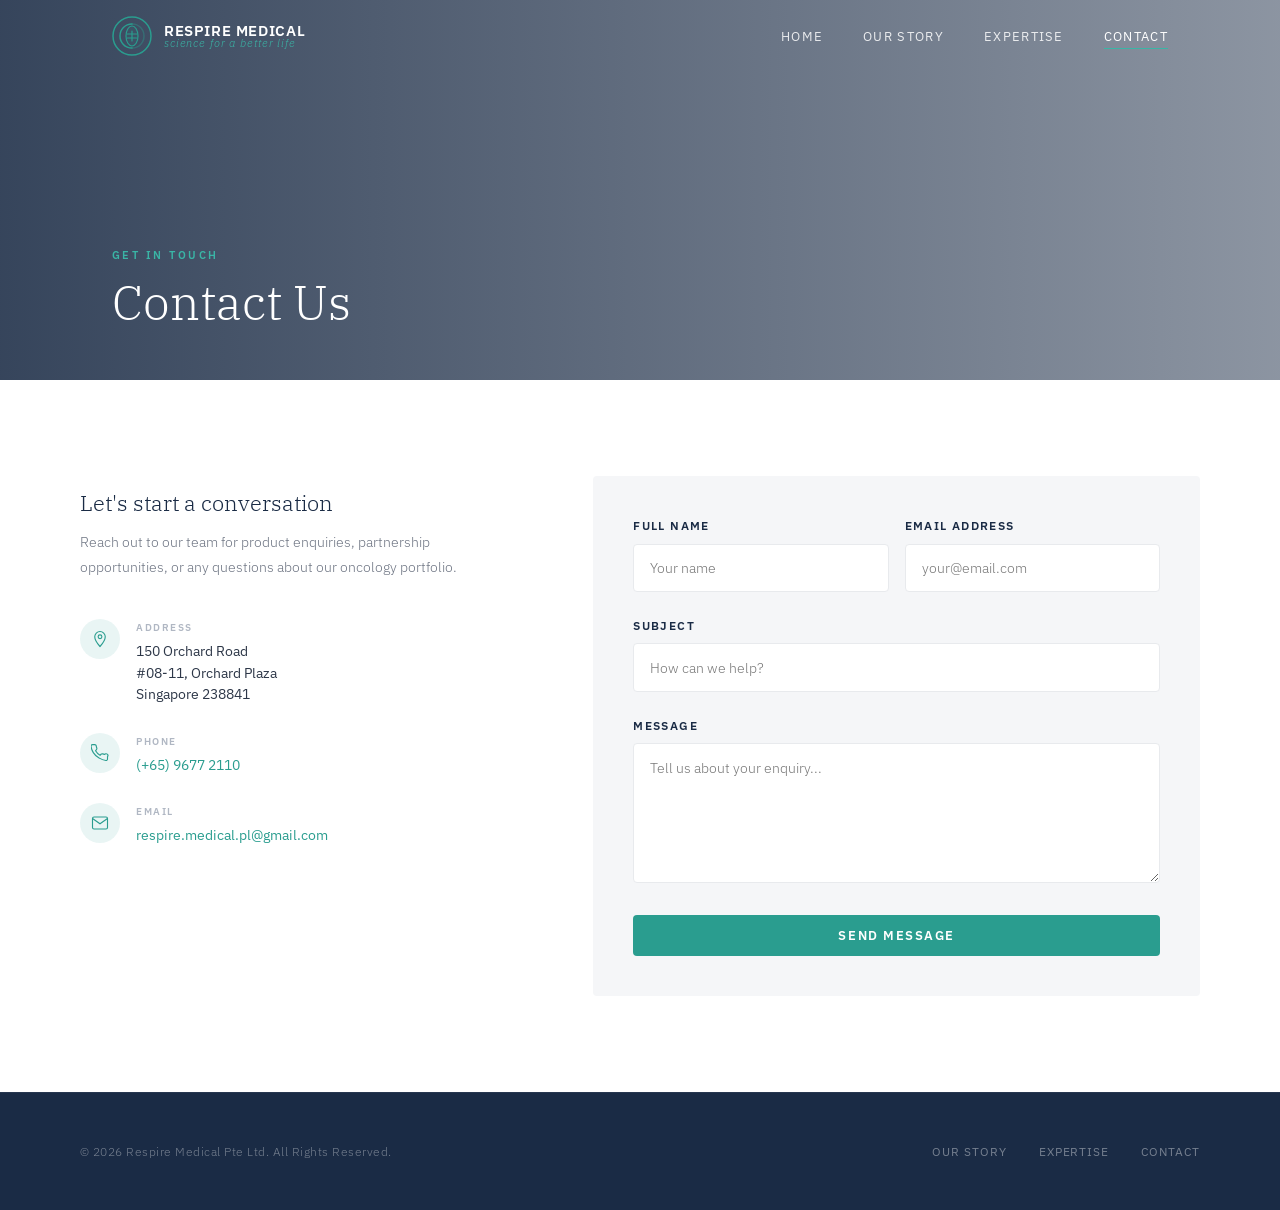
==== contact.html @ 8c02eb2b "add website files" ====
<!DOCTYPE html>
<html lang="en">
<head>
  <meta charset="UTF-8" />
  <meta name="viewport" content="width=device-width, initial-scale=1.0" />
  <meta name="description" content="Contact Respire Medical — get in touch with our Singapore team for oncology product enquiries." />
  <title>Contact | Respire Medical</title>
  <link rel="stylesheet" href="css/style.css" />
</head>
<body>

  <!-- ── Navigation ── -->
  <nav class="nav" aria-label="Main navigation">
    <div class="nav__inner">
      <a href="index.html" class="nav__logo" aria-label="Respire Medical home">
        <svg class="nav__logo-icon" viewBox="0 0 40 40" fill="none" xmlns="http://www.w3.org/2000/svg" aria-hidden="true">
          <circle cx="20" cy="20" r="19" stroke="#2A9D8F" stroke-width="1.5"/>
          <path d="M20 8 C13 8 8 13.5 8 20 C8 26.5 13 32 20 32" stroke="#2A9D8F" stroke-width="1.5" stroke-linecap="round" fill="none"/>
          <path d="M20 8 C27 8 32 13.5 32 20 C32 26.5 27 32 20 32" stroke="rgba(42,157,143,0.4)" stroke-width="1.5" stroke-linecap="round" fill="none"/>
          <path d="M14 20 C14 14 17 10 20 10 C23 10 26 14 26 20 C26 26 23 30 20 30 C17 30 14 26 14 20Z" stroke="#2A9D8F" stroke-width="1.2" fill="rgba(42,157,143,0.08)"/>
          <line x1="20" y1="15" x2="20" y2="25" stroke="#2A9D8F" stroke-width="1.2" stroke-linecap="round"/>
          <line x1="15.5" y1="18" x2="24.5" y2="18" stroke="#2A9D8F" stroke-width="1.2" stroke-linecap="round"/>
          <line x1="15.5" y1="22" x2="24.5" y2="22" stroke="#2A9D8F" stroke-width="1.2" stroke-linecap="round"/>
        </svg>
        <div class="nav__logo-text">
          <span class="nav__logo-name">Respire Medical</span>
          <span class="nav__logo-tagline">science for a better life</span>
        </div>
      </a>
      <ul class="nav__links" role="list">
        <li><a href="index.html">Home</a></li>
        <li><a href="our-story.html">Our Story</a></li>
        <li><a href="expertise.html">Expertise</a></li>
        <li><a href="contact.html">Contact</a></li>
      </ul>
      <button class="nav__hamburger" aria-label="Toggle menu" aria-expanded="false">
        <span></span><span></span><span></span>
      </button>
    </div>
  </nav>

  <!-- Mobile Menu -->
  <div class="nav__mobile" role="navigation" aria-label="Mobile navigation">
    <a href="index.html">Home</a>
    <a href="our-story.html">Our Story</a>
    <a href="expertise.html">Expertise</a>
    <a href="contact.html">Contact</a>
  </div>

  <!-- ── Page Hero ── -->
  <header class="page-hero" aria-label="Contact page header">
    <div class="page-hero__bg" style="background-image: url('https://images.unsplash.com/photo-1600880292203-757bb62b4baf?w=1400&q=80&auto=format&fit=crop');"></div>
    <div class="page-hero__overlay"></div>
    <div class="page-hero__content">
      <p class="page-hero__label">Get In Touch</p>
      <h1 class="page-hero__title">Contact Us</h1>
    </div>
  </header>

  <!-- ── Contact Section ── -->
  <section class="section" aria-label="Contact details and form">
    <div class="container">
      <div class="contact-grid">

        <!-- Contact Info -->
        <div class="contact-info reveal">
          <h2 class="contact-info__title">Let's start a conversation</h2>
          <p class="contact-info__sub">Reach out to our team for product enquiries, partnership opportunities, or any questions about our oncology portfolio.</p>

          <div class="contact-detail">
            <div class="contact-detail__icon" aria-hidden="true">
              <svg viewBox="0 0 24 24" fill="none" stroke="currentColor" stroke-width="1.5">
                <path d="M12 2C8.13 2 5 5.13 5 9c0 5.25 7 13 7 13s7-7.75 7-13c0-3.87-3.13-7-7-7z"/>
                <circle cx="12" cy="9" r="2.5"/>
              </svg>
            </div>
            <div>
              <p class="contact-detail__label">Address</p>
              <p class="contact-detail__value">150 Orchard Road<br>#08-11, Orchard Plaza<br>Singapore 238841</p>
            </div>
          </div>

          <div class="contact-detail">
            <div class="contact-detail__icon" aria-hidden="true">
              <svg viewBox="0 0 24 24" fill="none" stroke="currentColor" stroke-width="1.5">
                <path d="M22 16.92v3a2 2 0 01-2.18 2 19.79 19.79 0 01-8.63-3.07A19.5 19.5 0 013.07 11.5a19.79 19.79 0 01-3.07-8.67A2 2 0 012 .84h3a2 2 0 012 1.72 12.84 12.84 0 00.7 2.81 2 2 0 01-.45 2.11L6.09 8.91a16 16 0 006 6l1.27-1.27a2 2 0 012.11-.45 12.84 12.84 0 002.81.7A2 2 0 0122 16.92z"/>
              </svg>
            </div>
            <div>
              <p class="contact-detail__label">Phone</p>
              <p class="contact-detail__value">
                <a href="tel:+6596772110">(+65) 9677 2110</a>
              </p>
            </div>
          </div>

          <div class="contact-detail">
            <div class="contact-detail__icon" aria-hidden="true">
              <svg viewBox="0 0 24 24" fill="none" stroke="currentColor" stroke-width="1.5">
                <path d="M4 4h16c1.1 0 2 .9 2 2v12c0 1.1-.9 2-2 2H4c-1.1 0-2-.9-2-2V6c0-1.1.9-2 2-2z"/>
                <polyline points="22,6 12,13 2,6"/>
              </svg>
            </div>
            <div>
              <p class="contact-detail__label">Email</p>
              <p class="contact-detail__value">
                <a href="mailto:respire.medical.pl@gmail.com">respire.medical.pl@gmail.com</a>
              </p>
            </div>
          </div>
        </div>

        <!-- Contact Form -->
        <div class="contact-form reveal reveal-delay-2">
          <form
            name="contact"
            method="POST"
            data-netlify="true"
            netlify-honeypot="bot-field"
            aria-label="Contact form"
          >
            <input type="hidden" name="form-name" value="contact" />
            <p style="display:none;">
              <label>Don't fill this out: <input name="bot-field" /></label>
            </p>

            <div class="form-row">
              <div class="form-group">
                <label for="name">Full Name</label>
                <input
                  type="text"
                  id="name"
                  name="name"
                  placeholder="Your name"
                  required
                  autocomplete="name"
                />
              </div>
              <div class="form-group">
                <label for="email">Email Address</label>
                <input
                  type="email"
                  id="email"
                  name="email"
                  placeholder="your@email.com"
                  required
                  autocomplete="email"
                />
              </div>
            </div>

            <div class="form-group">
              <label for="subject">Subject</label>
              <input
                type="text"
                id="subject"
                name="subject"
                placeholder="How can we help?"
              />
            </div>

            <div class="form-group">
              <label for="message">Message</label>
              <textarea
                id="message"
                name="message"
                placeholder="Tell us about your enquiry..."
                required
              ></textarea>
            </div>

            <button type="submit" class="btn btn--primary" style="width:100%;">Send Message</button>
          </form>

          <div class="form-success" role="alert" aria-live="polite">
            <svg viewBox="0 0 48 48" fill="none" stroke="currentColor" stroke-width="1.5" aria-hidden="true">
              <circle cx="24" cy="24" r="20"/>
              <path d="M16 24l6 6 10-12"/>
            </svg>
            <p style="font-weight:600; color:var(--navy); margin-bottom:0.5rem;">Message sent successfully!</p>
            <p style="font-size:0.9rem; color:var(--grey-600);">Thank you for reaching out. We'll be in touch shortly.</p>
          </div>
        </div>

      </div>
    </div>
  </section>

  <!-- ── Footer ── -->
  <footer>
    <div class="footer__inner">
      <p class="footer__copy">© 2026 Respire Medical Pte Ltd. All Rights Reserved.</p>
      <nav class="footer__links" aria-label="Footer navigation">
        <a href="our-story.html">Our Story</a>
        <a href="expertise.html">Expertise</a>
        <a href="contact.html">Contact</a>
      </nav>
    </div>
  </footer>

  <script src="js/main.js"></script>
</body>
</html>
---- css/style.css ----
/* ============================================================
   RESPIRE MEDICAL — style.css
   IBM Plex Sans | Light clinical aesthetic
   ============================================================ */

@import url('https://fonts.googleapis.com/css2?family=IBM+Plex+Sans:ital,wght@0,300;0,400;0,600;1,300&family=IBM+Plex+Serif:wght@300;400&display=swap');

/* ── CSS Variables ────────────────────────────────────────── */
:root {
  --navy:       #1A2B45;
  --teal:       #2A9D8F;
  --teal-light: #3AB5A6;
  --white:      #FFFFFF;
  --grey-50:    #F5F6F8;
  --grey-100:   #E8EAED;
  --grey-300:   #B0B7C3;
  --grey-600:   #6B7280;
  --grey-800:   #2D3748;
  --font-main:  'IBM Plex Sans', sans-serif;
  --font-serif: 'IBM Plex Serif', serif;
  --shadow-sm:  0 1px 3px rgba(0,0,0,0.08);
  --shadow-md:  0 4px 16px rgba(0,0,0,0.10);
  --shadow-lg:  0 8px 32px rgba(0,0,0,0.14);
  --radius:     4px;
  --transition: 0.3s ease;
  --max-width:  1120px;
}

/* ── Reset ────────────────────────────────────────────────── */
*, *::before, *::after { box-sizing: border-box; margin: 0; padding: 0; }
html { scroll-behavior: smooth; font-size: 16px; }
body {
  font-family: var(--font-main);
  font-weight: 400;
  color: var(--grey-800);
  background: var(--white);
  line-height: 1.7;
  -webkit-font-smoothing: antialiased;
}
img { max-width: 100%; display: block; }
a { text-decoration: none; color: inherit; }
ul { list-style: none; }

/* ── Navigation ───────────────────────────────────────────── */
.nav {
  position: fixed;
  top: 0; left: 0; right: 0;
  z-index: 1000;
  background: transparent;
  transition: background var(--transition), box-shadow var(--transition);
  height: 72px;
}
.nav.scrolled {
  background: var(--white);
  box-shadow: var(--shadow-sm);
}
.nav__inner {
  max-width: var(--max-width);
  margin: 0 auto;
  padding: 0 2rem;
  height: 100%;
  display: flex;
  align-items: center;
  justify-content: space-between;
}
.nav__logo {
  display: flex;
  align-items: center;
  gap: 0.75rem;
  text-decoration: none;
}
.nav__logo-icon {
  width: 40px;
  height: 40px;
  flex-shrink: 0;
}
.nav__logo-text {
  display: flex;
  flex-direction: column;
  line-height: 1.1;
}
.nav__logo-name {
  font-size: 0.95rem;
  font-weight: 600;
  color: var(--white);
  letter-spacing: 0.04em;
  text-transform: uppercase;
  transition: color var(--transition);
}
.nav__logo-tagline {
  font-size: 0.68rem;
  font-weight: 300;
  color: var(--teal-light);
  letter-spacing: 0.08em;
  font-style: italic;
  transition: color var(--transition);
}
.nav.scrolled .nav__logo-name  { color: var(--navy); }
.nav.scrolled .nav__logo-tagline { color: var(--teal); }

.nav__links {
  display: flex;
  gap: 2.5rem;
  align-items: center;
}
.nav__links a {
  font-size: 0.82rem;
  font-weight: 400;
  letter-spacing: 0.1em;
  text-transform: uppercase;
  color: rgba(255,255,255,0.85);
  position: relative;
  padding-bottom: 4px;
  transition: color var(--transition);
}
.nav__links a::after {
  content: '';
  position: absolute;
  bottom: 0; left: 0;
  width: 0; height: 1px;
  background: var(--teal-light);
  transition: width var(--transition);
}
.nav__links a:hover,
.nav__links a.active { color: var(--white); }
.nav__links a:hover::after,
.nav__links a.active::after { width: 100%; }

.nav.scrolled .nav__links a { color: var(--grey-600); }
.nav.scrolled .nav__links a:hover,
.nav.scrolled .nav__links a.active { color: var(--navy); }
.nav.scrolled .nav__links a::after { background: var(--teal); }

/* Hamburger */
.nav__hamburger {
  display: none;
  flex-direction: column;
  gap: 5px;
  background: none;
  border: none;
  cursor: pointer;
  padding: 4px;
}
.nav__hamburger span {
  display: block;
  width: 24px; height: 2px;
  background: var(--white);
  border-radius: 2px;
  transition: all var(--transition);
}
.nav.scrolled .nav__hamburger span { background: var(--navy); }
.nav__hamburger.open span:nth-child(1) { transform: translateY(7px) rotate(45deg); }
.nav__hamburger.open span:nth-child(2) { opacity: 0; }
.nav__hamburger.open span:nth-child(3) { transform: translateY(-7px) rotate(-45deg); }

/* Mobile menu */
.nav__mobile {
  display: none;
  position: fixed;
  top: 72px; left: 0; right: 0;
  background: var(--white);
  box-shadow: var(--shadow-md);
  padding: 1.5rem 2rem;
  flex-direction: column;
  gap: 1.25rem;
  z-index: 999;
}
.nav__mobile.open { display: flex; }
.nav__mobile a {
  font-size: 0.9rem;
  font-weight: 400;
  letter-spacing: 0.08em;
  text-transform: uppercase;
  color: var(--navy);
  padding-bottom: 0.75rem;
  border-bottom: 1px solid var(--grey-100);
}
.nav__mobile a:last-child { border-bottom: none; }

/* ── Hero ─────────────────────────────────────────────────── */
.hero {
  position: relative;
  height: 100vh;
  min-height: 600px;
  display: flex;
  align-items: center;
  justify-content: center;
  overflow: hidden;
}
.hero__bg {
  position: absolute;
  inset: 0;
  background-size: cover;
  background-position: center;
  transform: scale(1.05);
  transition: transform 8s ease;
}
.hero__bg.loaded { transform: scale(1); }
.hero__overlay {
  position: absolute;
  inset: 0;
  background: linear-gradient(
    135deg,
    rgba(26, 43, 69, 0.82) 0%,
    rgba(26, 43, 69, 0.60) 50%,
    rgba(42, 157, 143, 0.35) 100%
  );
}
.hero__content {
  position: relative;
  z-index: 2;
  text-align: center;
  padding: 0 1.5rem;
  max-width: 760px;
}
.hero__eyebrow {
  font-size: 0.75rem;
  font-weight: 400;
  letter-spacing: 0.25em;
  text-transform: uppercase;
  color: var(--teal-light);
  margin-bottom: 1.25rem;
  opacity: 0;
  transform: translateY(20px);
  animation: fadeUp 0.8s ease 0.3s forwards;
}
.hero__title {
  font-family: var(--font-serif);
  font-size: clamp(2.2rem, 5vw, 3.8rem);
  font-weight: 300;
  color: var(--white);
  line-height: 1.2;
  letter-spacing: -0.01em;
  margin-bottom: 1.5rem;
  opacity: 0;
  transform: translateY(20px);
  animation: fadeUp 0.8s ease 0.5s forwards;
}
.hero__title em {
  font-style: italic;
  color: var(--teal-light);
}
.hero__sub {
  font-size: 1rem;
  font-weight: 300;
  color: rgba(255,255,255,0.80);
  letter-spacing: 0.05em;
  margin-bottom: 2.5rem;
  opacity: 0;
  transform: translateY(20px);
  animation: fadeUp 0.8s ease 0.7s forwards;
}
.hero__cta {
  display: inline-flex;
  gap: 1rem;
  flex-wrap: wrap;
  justify-content: center;
  opacity: 0;
  transform: translateY(20px);
  animation: fadeUp 0.8s ease 0.9s forwards;
}
.hero__scroll {
  position: absolute;
  bottom: 2rem;
  left: 50%;
  transform: translateX(-50%);
  z-index: 2;
  display: flex;
  flex-direction: column;
  align-items: center;
  gap: 0.5rem;
  color: rgba(255,255,255,0.5);
  font-size: 0.65rem;
  letter-spacing: 0.15em;
  text-transform: uppercase;
  animation: bounce 2s ease infinite;
}
.hero__scroll svg { width: 20px; height: 20px; }

/* ── Buttons ──────────────────────────────────────────────── */
.btn {
  display: inline-block;
  padding: 0.75rem 2rem;
  font-family: var(--font-main);
  font-size: 0.8rem;
  font-weight: 600;
  letter-spacing: 0.12em;
  text-transform: uppercase;
  border-radius: var(--radius);
  cursor: pointer;
  transition: all var(--transition);
  border: none;
}
.btn--primary {
  background: var(--teal);
  color: var(--white);
}
.btn--primary:hover {
  background: var(--teal-light);
  transform: translateY(-2px);
  box-shadow: 0 6px 20px rgba(42,157,143,0.35);
}
.btn--outline {
  background: transparent;
  color: var(--white);
  border: 1px solid rgba(255,255,255,0.5);
}
.btn--outline:hover {
  border-color: var(--white);
  background: rgba(255,255,255,0.1);
  transform: translateY(-2px);
}
.btn--dark {
  background: var(--navy);
  color: var(--white);
}
.btn--dark:hover {
  background: #243c5e;
  transform: translateY(-2px);
  box-shadow: var(--shadow-md);
}

/* ── Section Shared ───────────────────────────────────────── */
.section {
  padding: 6rem 2rem;
}
.section--grey { background: var(--grey-50); }
.section--navy {
  background: var(--navy);
  color: var(--white);
}
.container {
  max-width: var(--max-width);
  margin: 0 auto;
}
.section__label {
  font-size: 0.7rem;
  font-weight: 600;
  letter-spacing: 0.22em;
  text-transform: uppercase;
  color: var(--teal);
  margin-bottom: 0.75rem;
}
.section--navy .section__label { color: var(--teal-light); }
.section__title {
  font-family: var(--font-serif);
  font-size: clamp(1.6rem, 3vw, 2.4rem);
  font-weight: 300;
  color: var(--navy);
  line-height: 1.25;
  margin-bottom: 1.25rem;
}
.section--navy .section__title { color: var(--white); }
.section__body {
  font-size: 1rem;
  font-weight: 300;
  color: var(--grey-600);
  max-width: 560px;
  line-height: 1.8;
}
.section--navy .section__body { color: rgba(255,255,255,0.7); }

/* ── Home: Cards ──────────────────────────────────────────── */
.cards {
  display: grid;
  grid-template-columns: 1fr 1fr;
  gap: 2px;
  margin-top: 0;
}
.card {
  position: relative;
  overflow: hidden;
  aspect-ratio: 4/3;
  cursor: pointer;
}
.card__img {
  width: 100%;
  height: 100%;
  object-fit: cover;
  transition: transform 0.6s ease;
}
.card:hover .card__img { transform: scale(1.05); }
.card__overlay {
  position: absolute;
  inset: 0;
  background: linear-gradient(to top, rgba(26,43,69,0.85) 0%, rgba(26,43,69,0.2) 60%, transparent 100%);
  display: flex;
  flex-direction: column;
  justify-content: flex-end;
  padding: 2rem;
  transition: background var(--transition);
}
.card:hover .card__overlay {
  background: linear-gradient(to top, rgba(26,43,69,0.92) 0%, rgba(26,43,69,0.4) 60%, rgba(42,157,143,0.1) 100%);
}
.card__label {
  font-size: 0.65rem;
  font-weight: 600;
  letter-spacing: 0.2em;
  text-transform: uppercase;
  color: var(--teal-light);
  margin-bottom: 0.4rem;
}
.card__title {
  font-family: var(--font-serif);
  font-size: 1.5rem;
  font-weight: 300;
  color: var(--white);
  margin-bottom: 1rem;
}
.card__arrow {
  display: inline-flex;
  align-items: center;
  gap: 0.5rem;
  font-size: 0.75rem;
  font-weight: 600;
  letter-spacing: 0.1em;
  text-transform: uppercase;
  color: var(--teal-light);
  transform: translateX(-8px);
  opacity: 0;
  transition: all var(--transition);
}
.card__arrow svg { width: 16px; height: 16px; }
.card:hover .card__arrow { transform: translateX(0); opacity: 1; }

/* ── Home: Contact Strip ──────────────────────────────────── */
.contact-strip {
  background: var(--navy);
  padding: 4rem 2rem;
}
.contact-strip__inner {
  max-width: var(--max-width);
  margin: 0 auto;
  display: flex;
  align-items: center;
  justify-content: space-between;
  gap: 2rem;
  flex-wrap: wrap;
}
.contact-strip__info {
  display: flex;
  gap: 3rem;
  flex-wrap: wrap;
}
.contact-strip__item {
  display: flex;
  flex-direction: column;
  gap: 0.25rem;
}
.contact-strip__item-label {
  font-size: 0.65rem;
  font-weight: 600;
  letter-spacing: 0.18em;
  text-transform: uppercase;
  color: var(--teal-light);
}
.contact-strip__item-value {
  font-size: 0.9rem;
  font-weight: 300;
  color: rgba(255,255,255,0.85);
}
.contact-strip__item-value a {
  color: rgba(255,255,255,0.85);
  transition: color var(--transition);
}
.contact-strip__item-value a:hover { color: var(--teal-light); }

/* ── Page Hero (inner pages) ──────────────────────────────── */
.page-hero {
  position: relative;
  height: 380px;
  display: flex;
  align-items: flex-end;
  overflow: hidden;
}
.page-hero__bg {
  position: absolute;
  inset: 0;
  background-size: cover;
  background-position: center;
}
.page-hero__overlay {
  position: absolute;
  inset: 0;
  background: linear-gradient(
    to right,
    rgba(26,43,69,0.88) 0%,
    rgba(26,43,69,0.50) 100%
  );
}
.page-hero__content {
  position: relative;
  z-index: 2;
  max-width: var(--max-width);
  margin: 0 auto;
  width: 100%;
  padding: 0 2rem 3rem;
}
.page-hero__label {
  font-size: 0.7rem;
  font-weight: 600;
  letter-spacing: 0.22em;
  text-transform: uppercase;
  color: var(--teal-light);
  margin-bottom: 0.6rem;
}
.page-hero__title {
  font-family: var(--font-serif);
  font-size: clamp(2rem, 4vw, 3rem);
  font-weight: 300;
  color: var(--white);
  line-height: 1.2;
}

/* ── Our Story ────────────────────────────────────────────── */
.story-grid {
  display: grid;
  grid-template-columns: 1fr 1fr;
  gap: 5rem;
  align-items: center;
}
.story-img {
  position: relative;
}
.story-img img {
  width: 100%;
  height: 520px;
  object-fit: cover;
  border-radius: var(--radius);
}
.story-img__accent {
  position: absolute;
  bottom: -1.5rem;
  right: -1.5rem;
  width: 60%;
  height: 60%;
  border: 2px solid var(--teal);
  border-radius: var(--radius);
  z-index: -1;
}
.story-text { padding: 1rem 0; }
.story-text p {
  font-size: 1rem;
  font-weight: 300;
  color: var(--grey-600);
  line-height: 1.9;
  margin-bottom: 1.25rem;
}
.story-text p:last-child { margin-bottom: 0; }

/* ── Values Strip ─────────────────────────────────────────── */
.values {
  display: grid;
  grid-template-columns: repeat(3, 1fr);
  gap: 0;
  border-top: 1px solid var(--grey-100);
  border-bottom: 1px solid var(--grey-100);
}
.value {
  padding: 3rem 2rem;
  border-right: 1px solid var(--grey-100);
  text-align: center;
}
.value:last-child { border-right: none; }
.value__icon {
  width: 48px; height: 48px;
  margin: 0 auto 1.25rem;
  color: var(--teal);
}
.value__title {
  font-size: 0.8rem;
  font-weight: 600;
  letter-spacing: 0.1em;
  text-transform: uppercase;
  color: var(--navy);
  margin-bottom: 0.6rem;
}
.value__text {
  font-size: 0.9rem;
  font-weight: 300;
  color: var(--grey-600);
  line-height: 1.7;
}

/* ── Expertise ────────────────────────────────────────────── */
.expertise-intro {
  max-width: 700px;
  margin-bottom: 4rem;
}
.product-grid {
  display: grid;
  grid-template-columns: repeat(2, 1fr);
  gap: 1.5rem;
}
.product-card {
  background: var(--white);
  border: 1px solid var(--grey-100);
  border-radius: var(--radius);
  padding: 2.5rem;
  transition: box-shadow var(--transition), transform var(--transition);
  position: relative;
  overflow: hidden;
}
.product-card::before {
  content: '';
  position: absolute;
  top: 0; left: 0;
  width: 3px; height: 0;
  background: var(--teal);
  transition: height 0.4s ease;
}
.product-card:hover { box-shadow: var(--shadow-md); transform: translateY(-3px); }
.product-card:hover::before { height: 100%; }
.product-card__num {
  font-size: 0.65rem;
  font-weight: 600;
  letter-spacing: 0.2em;
  color: var(--teal);
  margin-bottom: 0.75rem;
}
.product-card__title {
  font-family: var(--font-serif);
  font-size: 1.3rem;
  font-weight: 400;
  color: var(--navy);
  margin-bottom: 1rem;
}
.product-card__desc {
  font-size: 0.9rem;
  font-weight: 300;
  color: var(--grey-600);
  margin-bottom: 1.25rem;
  line-height: 1.7;
}
.product-card__list {
  display: flex;
  flex-wrap: wrap;
  gap: 0.4rem;
}
.product-tag {
  background: var(--grey-50);
  border: 1px solid var(--grey-100);
  color: var(--grey-800);
  font-size: 0.72rem;
  font-weight: 400;
  padding: 0.25rem 0.65rem;
  border-radius: 2rem;
  letter-spacing: 0.03em;
  transition: all var(--transition);
}
.product-card:hover .product-tag {
  background: rgba(42,157,143,0.08);
  border-color: rgba(42,157,143,0.3);
  color: var(--teal);
}

/* ── Contact ──────────────────────────────────────────────── */
.contact-grid {
  display: grid;
  grid-template-columns: 1fr 1.4fr;
  gap: 5rem;
  align-items: start;
}
.contact-info { padding-top: 0.5rem; }
.contact-info__title {
  font-family: var(--font-serif);
  font-size: 1.4rem;
  font-weight: 300;
  color: var(--navy);
  margin-bottom: 0.5rem;
}
.contact-info__sub {
  font-size: 0.9rem;
  font-weight: 300;
  color: var(--grey-600);
  margin-bottom: 2.5rem;
  line-height: 1.7;
}
.contact-detail {
  display: flex;
  gap: 1rem;
  margin-bottom: 1.75rem;
  align-items: flex-start;
}
.contact-detail__icon {
  width: 40px; height: 40px;
  background: rgba(42,157,143,0.1);
  border-radius: 50%;
  display: flex;
  align-items: center;
  justify-content: center;
  flex-shrink: 0;
  color: var(--teal);
}
.contact-detail__icon svg { width: 18px; height: 18px; }
.contact-detail__label {
  font-size: 0.65rem;
  font-weight: 600;
  letter-spacing: 0.15em;
  text-transform: uppercase;
  color: var(--grey-300);
  margin-bottom: 0.2rem;
}
.contact-detail__value {
  font-size: 0.9rem;
  font-weight: 400;
  color: var(--grey-800);
  line-height: 1.5;
}
.contact-detail__value a {
  color: var(--teal);
  transition: color var(--transition);
}
.contact-detail__value a:hover { color: var(--teal-light); }

/* Contact Form */
.contact-form { background: var(--grey-50); padding: 2.5rem; border-radius: var(--radius); }
.form-group { margin-bottom: 1.5rem; }
.form-group label {
  display: block;
  font-size: 0.72rem;
  font-weight: 600;
  letter-spacing: 0.12em;
  text-transform: uppercase;
  color: var(--navy);
  margin-bottom: 0.5rem;
}
.form-group input,
.form-group textarea {
  width: 100%;
  padding: 0.85rem 1rem;
  font-family: var(--font-main);
  font-size: 0.9rem;
  font-weight: 300;
  color: var(--grey-800);
  background: var(--white);
  border: 1px solid var(--grey-100);
  border-radius: var(--radius);
  outline: none;
  transition: border-color var(--transition), box-shadow var(--transition);
  -webkit-appearance: none;
}
.form-group input:focus,
.form-group textarea:focus {
  border-color: var(--teal);
  box-shadow: 0 0 0 3px rgba(42,157,143,0.12);
}
.form-group textarea { min-height: 140px; resize: vertical; }
.form-row { display: grid; grid-template-columns: 1fr 1fr; gap: 1rem; }
.form-success {
  display: none;
  text-align: center;
  padding: 2rem;
  color: var(--teal);
  font-size: 1rem;
  font-weight: 300;
}
.form-success svg { width: 48px; height: 48px; margin: 0 auto 1rem; }

/* ── Footer ───────────────────────────────────────────────── */
footer {
  background: var(--navy);
  padding: 3rem 2rem;
  border-top: 1px solid rgba(255,255,255,0.06);
}
.footer__inner {
  max-width: var(--max-width);
  margin: 0 auto;
  display: flex;
  align-items: center;
  justify-content: space-between;
  gap: 1.5rem;
  flex-wrap: wrap;
}
.footer__copy {
  font-size: 0.78rem;
  font-weight: 300;
  color: rgba(255,255,255,0.4);
  letter-spacing: 0.04em;
}
.footer__links {
  display: flex;
  gap: 2rem;
}
.footer__links a {
  font-size: 0.75rem;
  font-weight: 400;
  letter-spacing: 0.08em;
  text-transform: uppercase;
  color: rgba(255,255,255,0.4);
  transition: color var(--transition);
}
.footer__links a:hover { color: var(--teal-light); }

/* ── Scroll Animations ────────────────────────────────────── */
.reveal {
  opacity: 0;
  transform: translateY(28px);
  transition: opacity 0.7s ease, transform 0.7s ease;
}
.reveal.visible {
  opacity: 1;
  transform: translateY(0);
}
.reveal-delay-1 { transition-delay: 0.1s; }
.reveal-delay-2 { transition-delay: 0.2s; }
.reveal-delay-3 { transition-delay: 0.3s; }
.reveal-delay-4 { transition-delay: 0.4s; }

/* ── Keyframes ────────────────────────────────────────────── */
@keyframes fadeUp {
  to { opacity: 1; transform: translateY(0); }
}
@keyframes bounce {
  0%, 100% { transform: translateX(-50%) translateY(0); }
  50%       { transform: translateX(-50%) translateY(6px); }
}

/* ── Responsive ───────────────────────────────────────────── */
@media (max-width: 900px) {
  .nav__links { display: none; }
  .nav__hamburger { display: flex; }
  .cards { grid-template-columns: 1fr; }
  .story-grid { grid-template-columns: 1fr; gap: 3rem; }
  .story-img__accent { display: none; }
  .story-img img { height: 360px; }
  .values { grid-template-columns: 1fr; }
  .value { border-right: none; border-bottom: 1px solid var(--grey-100); }
  .value:last-child { border-bottom: none; }
  .product-grid { grid-template-columns: 1fr; }
  .contact-grid { grid-template-columns: 1fr; gap: 3rem; }
  .form-row { grid-template-columns: 1fr; }
  .contact-strip__inner { flex-direction: column; align-items: flex-start; }
}
@media (max-width: 600px) {
  .section { padding: 4rem 1.25rem; }
  .page-hero { height: 280px; }
  .hero__title { font-size: 2rem; }
  .contact-form { padding: 1.5rem; }
  .footer__inner { flex-direction: column; text-align: center; }
  .footer__links { justify-content: center; }
}
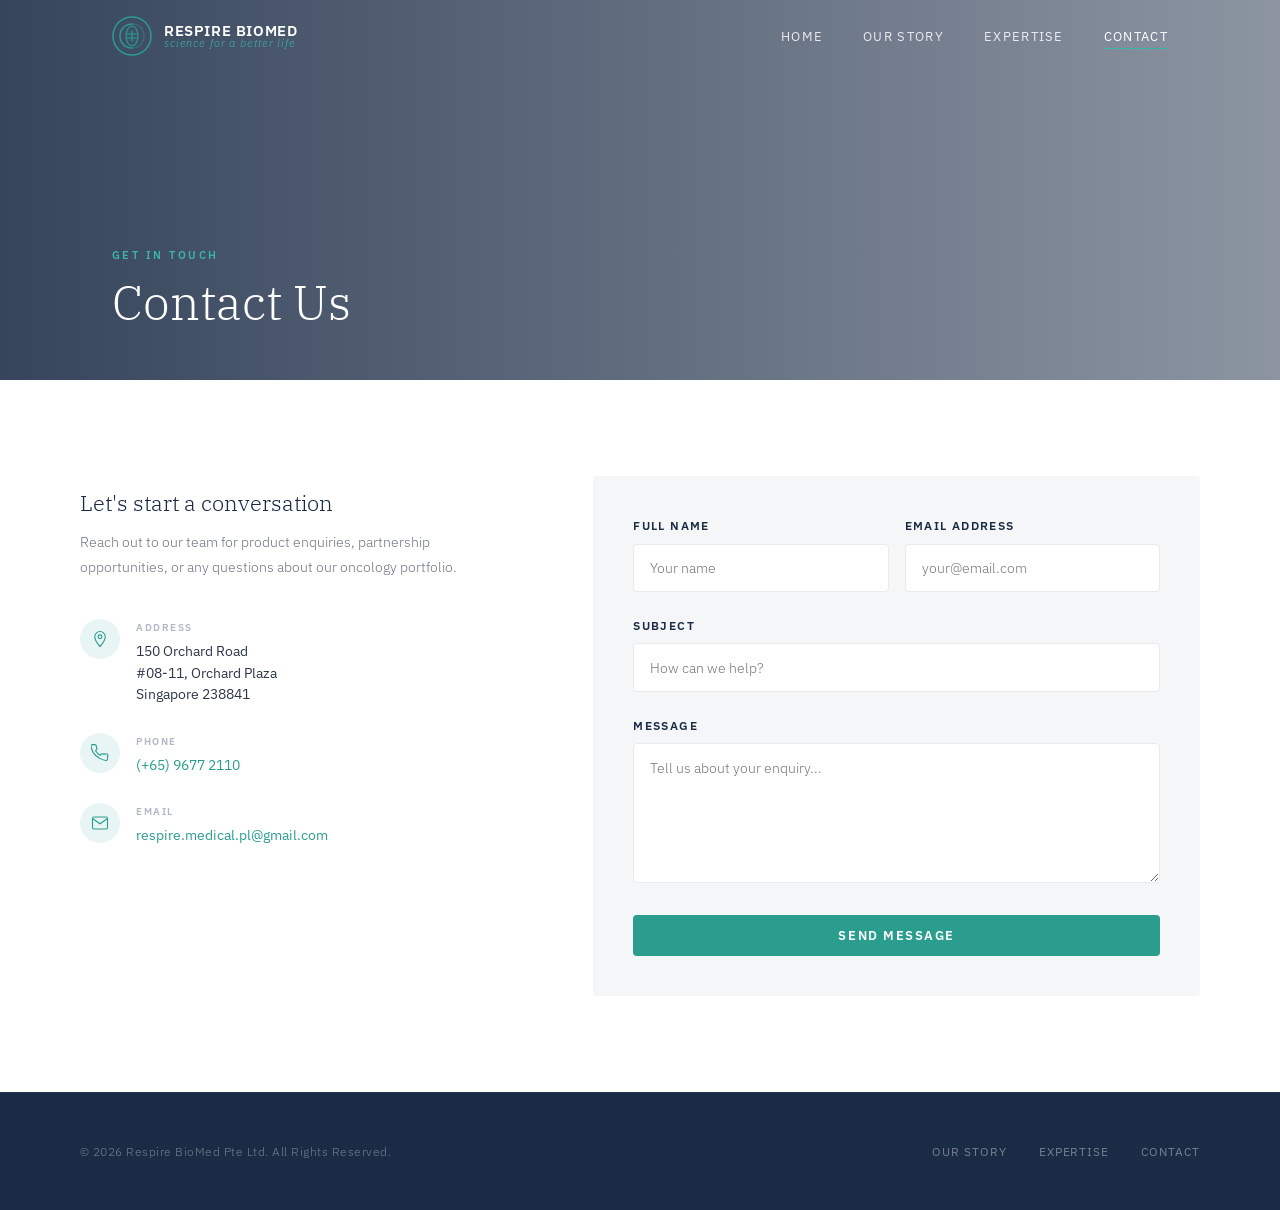
==== commit eeede1ce: "update all instances to Respire BioMed" ====
--- a/contact.html
+++ b/contact.html
@@ -3,8 +3,8 @@
 <head>
   <meta charset="UTF-8" />
   <meta name="viewport" content="width=device-width, initial-scale=1.0" />
-  <meta name="description" content="Contact Respire Medical — get in touch with our Singapore team for oncology product enquiries." />
-  <title>Contact | Respire Medical</title>
+  <meta name="description" content="Contact Respire BioMed — get in touch with our Singapore team for oncology product enquiries." />
+  <title>Contact | Respire BioMed</title>
   <link rel="stylesheet" href="css/style.css" />
 </head>
 <body>
@@ -12,7 +12,7 @@
   <!-- ── Navigation ── -->
   <nav class="nav" aria-label="Main navigation">
     <div class="nav__inner">
-      <a href="index.html" class="nav__logo" aria-label="Respire Medical home">
+      <a href="index.html" class="nav__logo" aria-label="Respire BioMed home">
         <svg class="nav__logo-icon" viewBox="0 0 40 40" fill="none" xmlns="http://www.w3.org/2000/svg" aria-hidden="true">
           <circle cx="20" cy="20" r="19" stroke="#2A9D8F" stroke-width="1.5"/>
           <path d="M20 8 C13 8 8 13.5 8 20 C8 26.5 13 32 20 32" stroke="#2A9D8F" stroke-width="1.5" stroke-linecap="round" fill="none"/>
@@ -23,7 +23,7 @@
           <line x1="15.5" y1="22" x2="24.5" y2="22" stroke="#2A9D8F" stroke-width="1.2" stroke-linecap="round"/>
         </svg>
         <div class="nav__logo-text">
-          <span class="nav__logo-name">Respire Medical</span>
+          <span class="nav__logo-name">Respire BioMed</span>
           <span class="nav__logo-tagline">science for a better life</span>
         </div>
       </a>
@@ -189,7 +189,7 @@
   <!-- ── Footer ── -->
   <footer>
     <div class="footer__inner">
-      <p class="footer__copy">© 2026 Respire Medical Pte Ltd. All Rights Reserved.</p>
+      <p class="footer__copy">© 2026 Respire BioMed Pte Ltd. All Rights Reserved.</p>
       <nav class="footer__links" aria-label="Footer navigation">
         <a href="our-story.html">Our Story</a>
         <a href="expertise.html">Expertise</a>
--- a/css/style.css
+++ b/css/style.css
@@ -1,5 +1,5 @@
 /* ============================================================
-   RESPIRE MEDICAL — style.css
+   Respire BioMed — style.css
    IBM Plex Sans | Light clinical aesthetic
    ============================================================ */
 
